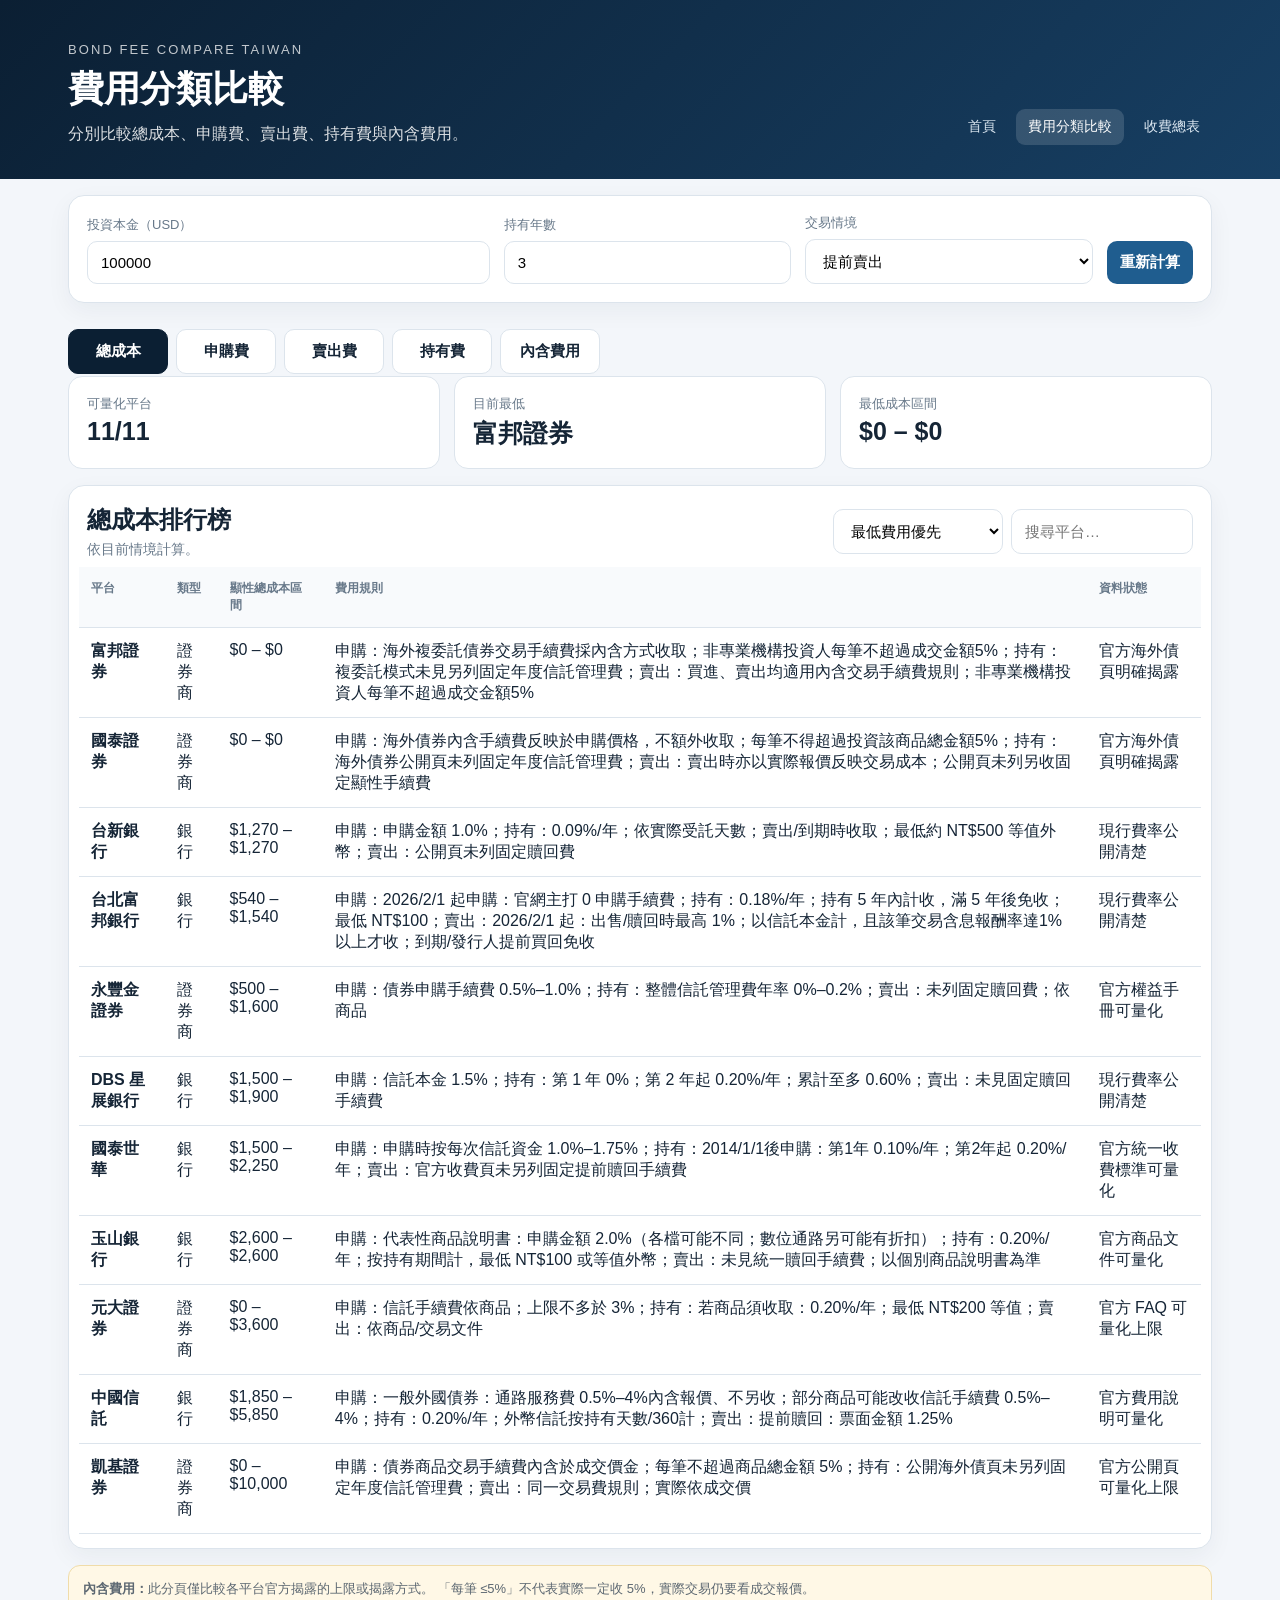
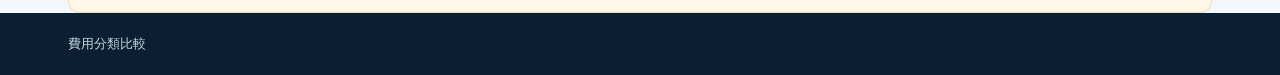
==== compare.html @ 29d33b91 "Add files via upload" ====
<!doctype html>
<html lang="zh-Hant">
<head>
  <meta charset="utf-8">
  <meta name="viewport" content="width=device-width,initial-scale=1,viewport-fit=cover">
  <meta name="theme-color" content="#0b1f33">
  <title>費用分類比較｜海外債券平台</title>
  <link rel="stylesheet" href="./style.css">
</head>
<body>
<header>
  <div class="wrap">
    <div class="topnav">
      <div>
        <div class="eyebrow">Bond Fee Compare Taiwan</div>
        <h1>費用分類比較</h1>
        <p>分別比較總成本、申購費、賣出費、持有費與內含費用。</p>
      </div>
      <nav>
        <a href="./index.html">首頁</a>
        <a class="active" href="./compare.html">費用分類比較</a>
        <a href="./master.html">收費總表</a>
      </nav>
    </div>
  </div>
</header>

<main class="wrap">
  <section class="card controls">
    <div class="field">
      <label>投資本金（USD）</label>
      <input id="principal" type="number" min="1000" step="1000" value="100000">
    </div>
    <div class="field">
      <label>持有年數</label>
      <input id="years" type="number" min="1" max="30" value="3">
    </div>
    <div class="field">
      <label>交易情境</label>
      <select id="exitMode">
        <option value="hold">持有到期</option>
        <option value="sell" selected>提前賣出</option>
      </select>
    </div>
    <button id="recalc">重新計算</button>
  </section>

  <section class="compare-tabs">
    <button class="tab active" data-mode="total">總成本</button>
    <button class="tab" data-mode="buy">申購費</button>
    <button class="tab" data-mode="sell">賣出費</button>
    <button class="tab" data-mode="hold">持有費</button>
    <button class="tab" data-mode="embedded">內含費用</button>
  </section>

  <section class="summary-grid" id="summary"></section>

  <section class="card">
    <div class="section-title">
      <div>
        <h2 id="rankingTitle">總成本排行榜</h2>
        <p id="rankingNote">依目前情境計算。</p>
      </div>
      <div class="toolbar">
        <select id="sortMode">
          <option value="low">最低費用優先</option>
          <option value="high">最高費用優先</option>
          <option value="name">平台名稱</option>
        </select>
        <input id="filter" placeholder="搜尋平台…" />
      </div>
    </div>
    <div class="table-wrap">
      <table>
        <thead id="costHead"></thead>
        <tbody id="costBody"></tbody>
      </table>
    </div>
  </section>

  <section class="notice">
    <strong>內含費用：</strong>此分頁僅比較各平台官方揭露的上限或揭露方式。
    「每筆 ≤5%」不代表實際一定收 5%，實際交易仍要看成交報價。
  </section>
</main>

<footer><div class="wrap">費用分類比較</div></footer>
<script src="./compare.js"></script>
</body>
</html>
---- style.css ----
:root{
  --bg:#f3f6fa; --card:#fff; --ink:#152536; --muted:#68798a; --line:#dce4ec;
  --navy:#0b1f33; --blue:#1f5d8f; --green:#1d7a55; --warn:#9a6700; --soft:#eef4fa;
}
*{box-sizing:border-box}
body{margin:0;background:var(--bg);color:var(--ink);font-family:-apple-system,BlinkMacSystemFont,"Segoe UI","Noto Sans TC",sans-serif}
.wrap{max-width:1180px;margin:auto;padding:0 18px}
header{background:linear-gradient(135deg,#0b1f33,#173f63);color:white;padding:42px 0 34px}
.eyebrow{font-size:13px;letter-spacing:.16em;text-transform:uppercase;opacity:.75}
h1{margin:8px 0 10px;font-size:36px} header p{margin:0;opacity:.85}
main{padding-top:22px;padding-bottom:42px}
.card{background:var(--card);border:1px solid var(--line);border-radius:16px;box-shadow:0 8px 24px rgba(11,31,51,.05);margin:16px 0}
.controls{display:grid;grid-template-columns:1.4fr 1fr 1fr auto;gap:14px;padding:18px;align-items:end}
.field label{display:block;font-size:13px;color:var(--muted);margin-bottom:7px}
input,select,button{width:100%;padding:12px 13px;border-radius:10px;border:1px solid var(--line);font-size:15px;background:white}
button{background:var(--blue);color:white;border:0;font-weight:700;cursor:pointer}
.statusbar{display:flex;justify-content:space-between;gap:12px;font-size:13px;color:var(--muted);padding:4px 4px}
.compare-tabs{display:flex;gap:8px;overflow:auto;padding:10px 0 2px}
.compare-tabs .tab{width:auto;min-width:100px;background:white;color:var(--ink);border:1px solid var(--line);white-space:nowrap}
.compare-tabs .tab.active{background:var(--navy);border-color:var(--navy);color:white}
.summary-grid{display:grid;grid-template-columns:repeat(3,1fr);gap:14px}
.metric{background:white;border:1px solid var(--line);border-radius:14px;padding:18px}
.metric .label{font-size:13px;color:var(--muted)}
.metric .value{font-size:25px;font-weight:800;margin-top:4px}
.section-title{display:flex;justify-content:space-between;gap:20px;align-items:center;padding:18px 18px 8px}
.section-title h2{margin:0 0 5px}.section-title p{margin:0;color:var(--muted);font-size:14px}
.toolbar{display:flex;gap:8px;min-width:360px}.toolbar select{max-width:170px}.toolbar input{max-width:190px}
.table-wrap{overflow:auto;padding:0 10px 14px}
table{border-collapse:collapse;width:100%;min-width:940px}
th,td{text-align:left;padding:13px 12px;border-bottom:1px solid var(--line);vertical-align:top}
th{font-size:12px;color:var(--muted);background:#f8fafc;position:sticky;top:0}
td strong{display:block}
.good{color:var(--green);font-weight:700}.warn{color:var(--warn);font-weight:700}.muted{color:var(--muted)}
.platform-grid{display:grid;grid-template-columns:repeat(2,1fr);gap:14px;padding:12px 18px 18px}
.platform{border:1px solid var(--line);border-radius:14px;padding:16px}
.platform h3{margin:0 0 12px;display:flex;align-items:center;flex-wrap:wrap;gap:5px}
.kv{display:grid;grid-template-columns:125px 1fr;gap:8px;font-size:14px;margin:8px 0}
.kv b{color:var(--muted)}
.platform a{color:var(--blue);text-decoration:none;font-weight:700}
.sourceflag,.pill{display:inline-block;font-size:11px;padding:3px 7px;border-radius:999px;background:#eef4fa}
.sourceflag.changed{background:#fff0d6;color:#8a5a00}
.pill.fixed{background:#e5f5ec;color:#17613f}.pill.cap{background:#fff0d6;color:#855b00}.pill.unknown{background:#f0f2f4;color:#6b747d}
.cost-bars{display:grid;gap:8px;margin:14px 0}
.bar-row{display:grid;grid-template-columns:68px 1fr 92px;gap:8px;align-items:center;font-size:12px}
.bar-track{height:8px;background:#edf1f5;border-radius:999px;overflow:hidden}
.bar-fill{height:100%;background:#1f5d8f;border-radius:999px}
.bar-value{text-align:right;font-weight:700}
.notice{font-size:13px;color:#5d6872;background:#fff8e6;border:1px solid #f0dca9;border-radius:12px;padding:14px;margin-top:16px}
footer{background:#0b1f33;color:#c6d3df;padding:22px 0;font-size:13px}
@media(max-width:760px){
  h1{font-size:28px}.controls{grid-template-columns:1fr 1fr}.controls button{grid-column:1/-1}
  .summary-grid{grid-template-columns:1fr}.platform-grid{grid-template-columns:1fr}.statusbar{flex-direction:column}
  .section-title{align-items:stretch;flex-direction:column}.toolbar{min-width:0}.toolbar select,.toolbar input{max-width:none}
}


.topnav{display:flex;justify-content:space-between;gap:24px;align-items:flex-end}
.topnav nav{display:flex;gap:8px;flex-wrap:wrap}
.topnav nav a{color:#dbe7f1;text-decoration:none;padding:9px 12px;border-radius:9px;font-size:14px}
.topnav nav a:hover,.topnav nav a.active{background:rgba(255,255,255,.14);color:white}
.master-table{min-width:1800px}
.master-table td{font-size:13px;min-width:130px}
.master-table td:nth-child(3),.master-table td:nth-child(4),.master-table td:nth-child(5),.master-table td:nth-child(6),.master-table td:nth-child(15){min-width:280px}
@media(max-width:760px){.topnav{align-items:flex-start;flex-direction:column}.topnav nav{width:100%;overflow:auto;flex-wrap:nowrap}.topnav nav a{white-space:nowrap}}
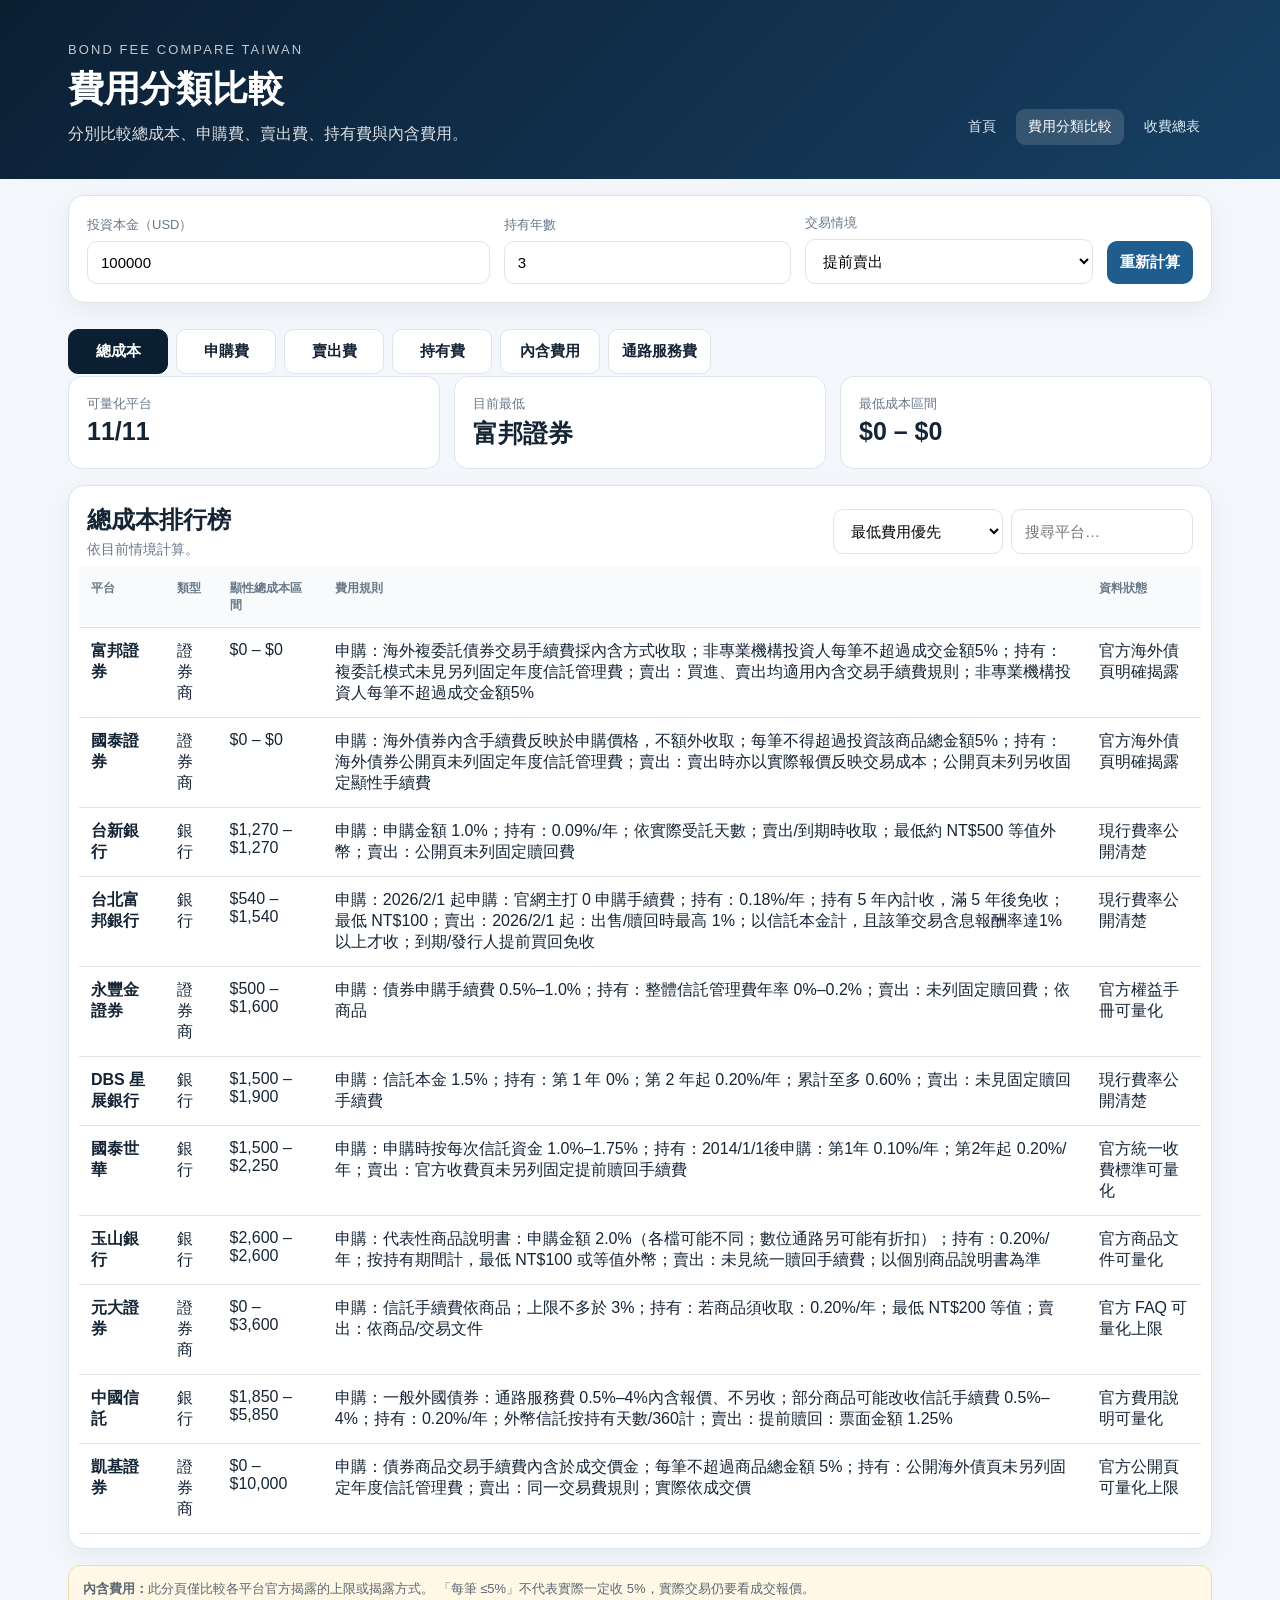
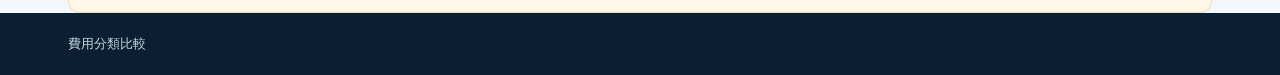
==== commit 15475723: "feat: display channel service fee separately" ====
--- a/compare.html
+++ b/compare.html
@@ -5,6 +5,11 @@
   <meta name="viewport" content="width=device-width,initial-scale=1,viewport-fit=cover">
   <meta name="theme-color" content="#0b1f33">
   <title>費用分類比較｜海外債券平台</title>
+  <link rel="icon" href="./favicon.ico" sizes="any">
+  <link rel="icon" type="image/png" sizes="32x32" href="./assets/favicon-32.png">
+  <link rel="icon" type="image/png" sizes="16x16" href="./assets/favicon-16.png">
+  <link rel="apple-touch-icon" sizes="180x180" href="./assets/apple-touch-icon.png">
+  <link rel="manifest" href="./manifest.webmanifest">
   <link rel="stylesheet" href="./style.css">
 </head>
 <body>
@@ -51,6 +56,7 @@
     <button class="tab" data-mode="sell">賣出費</button>
     <button class="tab" data-mode="hold">持有費</button>
     <button class="tab" data-mode="embedded">內含費用</button>
+    <button class="tab" data-mode="channel">通路服務費</button>
   </section>
 
   <section class="summary-grid" id="summary"></section>
@@ -87,4 +93,4 @@
 <footer><div class="wrap">費用分類比較</div></footer>
 <script src="./compare.js"></script>
 </body>
-</html>
+</html>
